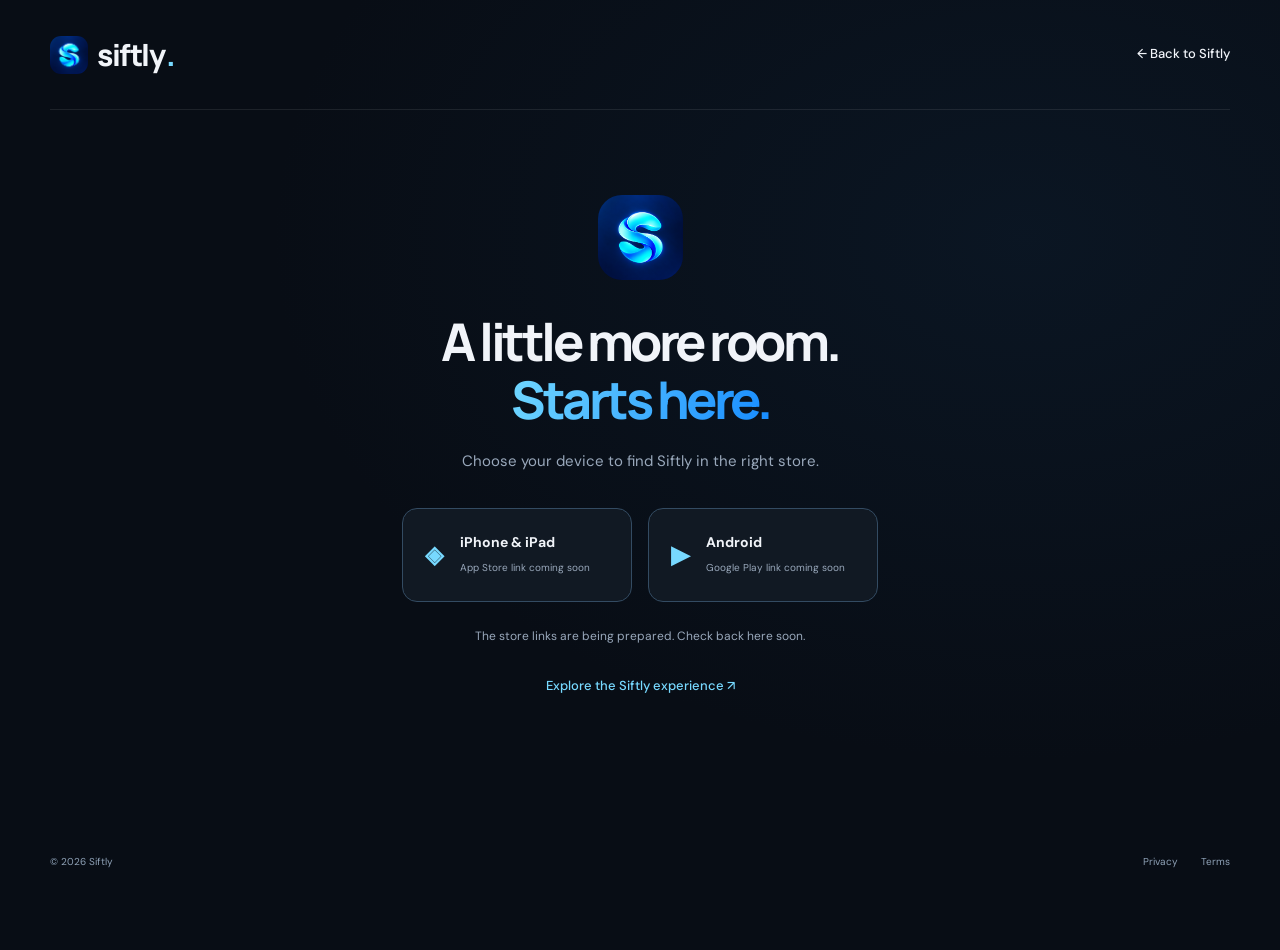
==== download/index.html @ bf452a88 "Create Siftly landing page and configurable universal download link" ====
<!doctype html><html lang="en"><head><meta charset="utf-8"><meta name="viewport" content="width=device-width, initial-scale=1"><meta name="theme-color" content="#080d15"><title>Get Siftly — Your download starts here</title><meta name="description" content="One link for Siftly on iPhone, iPad and Android. Find the right store for your device."><meta name="robots" content="noindex"><link rel="icon" href="../assets/icon.png"><link rel="stylesheet" href="../style.css"><script src="../store-config.js" defer></script><script src="download.js" defer></script></head><body class="download-page"><div class="ambient" aria-hidden="true"></div><header class="nav wrap"><a class="brand" href="../"><img src="../assets/icon.png" alt="" width="38" height="38">siftly<span class="brand-dot">.</span></a><a class="text-link" href="../">← Back to Siftly</a></header><main class="download-main wrap"><img src="../assets/icon.png" alt="Siftly app icon"><h1>A little more room.<br><span>Starts here.</span></h1><p id="device-message">Choose your device to find Siftly in the right store.</p><div class="store-options"><a class="store-option" id="ios-link" href="#availability"><b aria-hidden="true">◈</b><div><strong>iPhone & iPad</strong><small id="ios-label">App Store link coming soon</small></div></a><a class="store-option" id="android-link" href="#availability"><b aria-hidden="true">▶</b><div><strong>Android</strong><small id="android-label">Google Play link coming soon</small></div></a></div><p class="download-status" id="availability" role="status">The store links are being prepared. Check back here soon.</p><noscript><p>Enable JavaScript for automatic device detection. Store availability will be shown here when links are added.</p></noscript><a class="text-link" href="../#experience">Explore the Siftly experience ↗</a></main><footer class="wrap"><span>© 2026 Siftly</span><div><a href="https://yousfyousry.github.io/siftly-legal/privacy.html">Privacy</a><a href="https://yousfyousry.github.io/siftly-legal/terms.html">Terms</a></div></footer></body></html>
---- style.css ----
@import url('https://fonts.googleapis.com/css2?family=DM+Sans:wght@400;450;500;600;650;700&family=Manrope:wght@400;500;600;650;700;750;800&display=swap');
:root{color-scheme:dark;--bg:#080d15;--surface:#111923;--text:#f1f4f9;--muted:#99a8bb;--blue:#168bff;--cyan:#77d9ff;--line:#ffffff16}*{box-sizing:border-box}html{scroll-behavior:smooth;scroll-padding-top:35px}body{margin:0;background:var(--bg);color:var(--text);font-family:'DM Sans',sans-serif;line-height:1.6}a{color:inherit;text-decoration:none}button{font:inherit}a,button,summary{-webkit-tap-highlight-color:transparent}a:focus-visible,button:focus-visible,summary:focus-visible{outline:3px solid var(--cyan);outline-offset:6px}.wrap{max-width:1240px;width:calc(100% - 100px);margin:auto}.ambient{position:absolute;inset:0 0 auto;height:950px;z-index:-1;overflow:hidden;background:radial-gradient(ellipse at 80% 25%,#112b454a,transparent 52%)}.nav{height:110px;display:flex;align-items:center;justify-content:space-between;border-bottom:1px solid var(--line)}.brand{display:flex;align-items:center;gap:9px;font:800 30px 'Manrope',sans-serif;letter-spacing:-1.5px}.brand img{border-radius:11px}.brand-dot{color:var(--cyan);margin-left:-7px}.nav nav{display:flex;gap:34px;font-size:13px;color:#bac5d2}.nav nav a:hover,.text-link:hover,footer a:hover{color:var(--cyan)}.button{display:inline-flex;justify-content:center;align-items:center;gap:34px;background:var(--blue);color:#fff;padding:17px 23px;border-radius:10px;font-size:14px;font-weight:700;box-shadow:0 7px 40px #168bff18;transition:background .2s,transform .2s}.button:hover{background:#36a2ff;transform:translateY(-2px)}.button span{font-size:22px;line-height:1}.button.small{padding:11px 17px;gap:25px;font-size:12px}.hero{display:grid;grid-template-columns:1.08fr 1fr;min-height:735px;align-items:center;gap:25px;padding-top:38px;padding-bottom:65px}.eyebrow{font-size:10px;letter-spacing:2px;font-weight:700;color:#a8b9cc;display:inline-flex;align-items:center;gap:10px}.status-dot{display:inline-block;width:6px;height:6px;border-radius:50%;background:var(--cyan);box-shadow:0 0 14px #77d9ff6b;flex-shrink:0}h1,h2,h3,p{margin:0}h1,h2,h3{font-family:'Manrope',sans-serif}h1{font-size:clamp(42px,4.8vw,66px);line-height:1.12;letter-spacing:-3.5px;font-weight:750;margin:26px 0}h1>span{background:linear-gradient(110deg,#71d8ff,#168bff);background-clip:text;-webkit-background-clip:text;color:transparent}.lead{font-size:16px;color:var(--muted);max-width:425px;line-height:1.85}.hero-actions{display:flex;align-items:center;gap:27px;margin:34px 0 23px}.text-link{font-size:13px;font-weight:500}.hero-actions .text-link span{margin-left:8px}.hero-note{display:flex;align-items:center;gap:8px;color:#94a6ba;font-size:10px}.hero-note>span{color:var(--cyan);font-size:16px}.hero-note i{height:3px;width:3px;background:#536278;border-radius:50%;margin:0 4px}.hero-art{position:relative;height:600px;isolation:isolate}.orbit{position:absolute;border:1px solid #168bff22;width:550px;height:550px;left:50%;top:48%;transform:translate(-50%,-50%);border-radius:50%;z-index:-2}.orbit-two{width:420px;height:420px;background:radial-gradient(circle,#168bff15,transparent 70%)}.phone{position:absolute;top:35px;left:50%;transform:translateX(-50%) rotate(-7deg);width:253px;height:517px;border:5px solid #25333e;border-radius:40px;background:#0c1521;box-shadow:0 40px 80px #0009,0 0 0 1px #69819a55;padding:16px 13px}.phone-top{display:flex;justify-content:space-between;font-size:9px;padding:0 9px 12px}.phone-top::after{content:'';position:absolute;top:9px;left:91px;height:18px;width:64px;border-radius:16px;background:#06080d}.phone-heading{display:flex;justify-content:space-between;align-items:center;font:800 22px 'Manrope';padding:4px 1px}.phone-heading .brand-dot{margin:0}.phone-menu{font:700 15px sans-serif;color:#a0aec0;letter-spacing:2px}.phone-progress{display:flex;justify-content:space-between;color:#7d90a7;font-size:7px;letter-spacing:1px;padding:12px 0 8px}.main-photo{height:310px;position:relative;overflow:hidden;border-radius:15px}.main-photo>img{height:100%;width:100%;object-fit:cover}.main-photo:after{content:'';position:absolute;inset:0;background:linear-gradient(transparent 45%,#0009)}.photo-label{position:absolute;z-index:1;top:16px;left:12px;font-size:9px;padding:4px 10px;border-radius:20px;background:#ffffff25;backdrop-filter:blur(10px)}.photo-bottom{position:absolute;z-index:1;bottom:16px;left:14px;right:14px;display:flex;align-items:center;justify-content:space-between;font:600 16px 'Manrope';line-height:1.4}.photo-bottom>span:last-child{font-size:32px}.phone-controls{display:flex;justify-content:center;gap:21px;padding:16px 0 6px}.phone-controls>span{width:36px;height:36px;border-radius:50%;display:grid;place-items:center;font-size:23px;background:#283444}.phone-controls .trash{color:#ff929e}.phone-controls .like{background:#1d4d6a;color:#8cdeff}.phone-controls .undo{font-size:18px;color:#a0b6c7}.phone-caption{font-size:7px;color:#8498ad;text-align:center;letter-spacing:.5px}.home-indicator{width:75px;height:3px;border-radius:10px;background:#8795a6;margin:16px auto 0}.photo-card{position:absolute;border:5px solid #1e2a36;background:#1e2a36;border-radius:15px;overflow:hidden;box-shadow:0 15px 45px #0006}.photo-card img{width:100%;height:100%;object-fit:cover}.photo-card span{position:absolute;bottom:10px;left:10px;font-size:9px;text-shadow:0 2px 6px #000}.back-card{width:185px;height:235px;right:-4px;top:45px;transform:rotate(14deg);z-index:-1}.side-card{width:165px;height:210px;left:-1px;top:300px;transform:rotate(-17deg);z-index:-1}.floating-note{position:absolute;right:-10px;bottom:95px;display:flex;align-items:center;gap:10px;border:1px solid #8bdcff27;background:#132434db;backdrop-filter:blur(20px);padding:13px 18px;border-radius:12px;box-shadow:0 10px 30px #0003;font-size:12px;transform:rotate(4deg)}.floating-note small{display:block;color:#839cb3;font-size:9px;margin-top:2px}.note-icon{width:28px;height:28px;display:grid;place-items:center;background:#77d9ff16;color:var(--cyan);border-radius:50%}.art-caption{position:absolute;bottom:10px;left:50%;transform:translateX(-50%);font-size:7px;letter-spacing:2px;color:#687c91;white-space:nowrap}.principles{display:flex;justify-content:space-between;border-block:1px solid var(--line);padding:26px 0;font-size:13px;color:#c7d2df}.principles b{font:400 10px monospace;color:#7791aa;margin-right:13px}.sparkle{color:var(--cyan);font-size:20px;margin-left:25px}.experience{display:grid;grid-template-columns:1fr 1fr;gap:120px;align-items:center;padding-block:125px}h2{font-size:clamp(34px,3.5vw,47px);line-height:1.18;letter-spacing:-2px;font-weight:650;margin:18px 0 22px}.section-copy>p,.section-top>p,.privacy p{color:var(--muted);font-size:14px;line-height:1.9;max-width:405px}.steps{margin-top:34px;display:grid;gap:22px}.steps>div{display:flex;gap:18px;align-items:center}.steps>div>span{width:40px;height:40px;display:grid;place-items:center;color:var(--cyan);background:#152132;border:1px solid #2b3e53;border-radius:12px;font-size:23px}.steps h3{font-size:13px;font-weight:650;margin-bottom:3px}.steps p{color:var(--muted);font-size:11px}.demo-panel{border:1px solid #29394a;border-radius:24px;padding:24px;background:linear-gradient(145deg,#15212d,#0c1420);max-width:420px;box-shadow:0 35px 90px #0003}.demo-heading{display:flex;justify-content:space-between;align-items:center;color:#8ca2b7;font-size:9px;letter-spacing:1px;margin-bottom:20px}.demo-heading>span:first-child{display:flex;align-items:center;gap:7px}.demo-photo{height:320px;border-radius:14px;position:relative;overflow:hidden;touch-action:pan-y;transition:transform .18s,opacity .18s}.demo-photo img{width:100%;height:100%;object-fit:cover}.demo-photo:after{content:'';position:absolute;inset:60% 0 0;background:linear-gradient(transparent,#0008)}.demo-photo-caption{position:absolute;bottom:18px;left:20px;z-index:1;font:600 20px 'Manrope';letter-spacing:-.5px}.demo-actions{display:flex;justify-content:center;gap:32px;padding-top:21px}.demo-actions button{border:1px solid #344357;background:#1d2a3d;color:#e4eaf2;border-radius:50%;width:49px;height:49px;font-size:26px;position:relative;cursor:pointer;transition:transform .2s,background .2s}.demo-actions button:hover{transform:scale(1.1);background:#2a3d57}.demo-actions button:disabled{opacity:.35;cursor:default}.demo-actions small{position:absolute;top:53px;left:0;right:0;font-size:9px;color:#91a5ba;white-space:nowrap}.demo-actions button:first-child{color:#ff97a8}.demo-actions button:last-child{color:var(--cyan)}.demo-status{margin-top:38px;font-size:9px;text-align:center;color:#91a5ba;min-height:30px}#demo-stamp{position:absolute;top:25px;left:25px;font-size:24px;font-weight:700;z-index:2;color:var(--cyan);border:2px solid currentColor;padding:3px 12px;border-radius:7px;transform:rotate(-12deg);display:none}.section-top{display:flex;align-items:flex-end;justify-content:space-between;margin-bottom:38px}.section-top>p{max-width:315px;margin-bottom:25px}.section-top h2 span{color:#8094aa}.tool-grid{display:grid;grid-template-columns:repeat(3,1fr);gap:18px}.tool-card{border:1px solid var(--line);border-radius:17px;background:linear-gradient(150deg,#14202d,#101720);padding:26px;overflow:hidden}.tool-number{font:500 9px 'DM Sans';letter-spacing:1.5px;color:#8a9fb5}.tool-card h3{font-size:18px;line-height:1.5;letter-spacing:-.4px;margin:20px 0 12px}.tool-card p{font-size:12px;line-height:1.9;color:var(--muted)}.duplicate-art{position:relative;height:175px;margin-top:20px}.duplicate-art img{position:absolute;width:125px;height:138px;object-fit:cover;border-radius:10px;border:4px solid #2a3c4c;top:16px;left:calc(50% - 100px);transform:rotate(-12deg)}.duplicate-art img+img{left:calc(50% - 24px);transform:rotate(10deg);top:6px}.duplicate-art>span{position:absolute;bottom:2px;left:50%;transform:translateX(-50%);font-size:9px;white-space:nowrap;background:#243a4d;border:1px solid #537694;padding:5px 10px;border-radius:20px}.compress-art{height:175px;margin-top:20px;display:flex;gap:18px;align-items:center;justify-content:center}.file-big,.file-small{border:1px solid #2f6183;border-radius:10px;background:linear-gradient(150deg,#1e3e59,#15293d);display:flex;flex-direction:column;align-items:center;justify-content:center;font:700 23px 'Manrope';color:#80d6ff;width:94px;height:126px}.file-small{width:66px;height:92px;font-size:17px;background:#123644}.compress-art>span{color:#6293b4}.compress-art div>span{font:400 8px 'DM Sans';margin-top:10px;color:#a2b9cc}.folder-art{display:flex;flex-direction:column;gap:7px;margin:28px 0 0;height:167px;justify-content:center}.folder-art>div{padding:10px 14px;border-radius:10px;border:1px solid #32475b;background:#1a2c3e;color:#7cd9ff;display:flex;align-items:center;gap:12px;font-size:19px;transform:rotate(-3deg)}.folder-art>div:nth-child(2){margin-left:18px;transform:rotate(2deg)}.folder-art>div:nth-child(3){margin-left:7px}.folder-art span{font-size:10px;color:#b5c8da}.privacy{display:grid;grid-template-columns:260px 1fr;align-items:center;gap:80px;margin-top:115px;padding:60px 65px;border-block:1px solid var(--line)}.privacy-icon{border:1px solid #3a6484;background:radial-gradient(circle,#1b4164,#101c2b);border-radius:50%;width:175px;height:175px;display:grid;place-items:center;color:#80d6ff;font-size:95px;box-shadow:0 0 60px #168bff12;transform:rotate(-20deg)}.privacy h2{font-size:34px}.privacy p{max-width:620px;font-size:12px}.privacy .text-link{display:inline-block;margin-top:20px;color:var(--cyan);font-size:11px}.faq{display:grid;grid-template-columns:1fr 1.4fr;gap:75px;padding-block:115px}.faq h2{font-size:36px}.faq details{border-bottom:1px solid var(--line);padding:21px 0}.faq summary{display:flex;align-items:center;justify-content:space-between;gap:20px;cursor:pointer;font-size:13px;list-style:none}.faq summary::-webkit-details-marker{display:none}.faq summary>span{font-size:20px;color:#9cb1c6}.faq details[open] summary>span{transform:rotate(45deg)}.faq details p{font-size:12px;color:var(--muted);line-height:1.85;padding-top:17px;padding-right:20px}.final-cta{position:relative;overflow:hidden;padding:70px;text-align:center;border:1px solid #233c57;border-radius:24px;background:radial-gradient(ellipse at 50% 90%,#143e6566,transparent 70%),#101923}.final-cta h2{font-size:50px;position:relative;z-index:1;margin-bottom:30px}.final-cta p{font-size:11px;color:var(--muted);margin-top:18px}.cta-spark{position:absolute;right:40px;bottom:-90px;font-size:340px;color:#3fa7ff0b;line-height:1}footer{display:flex;align-items:center;gap:25px;flex-wrap:wrap;padding:50px 0 30px;font-size:10px;color:#8fa2b7}footer .brand{font-size:24px;color:var(--text)}footer>div{margin-left:auto;display:flex;gap:23px}footer small{width:100%;font-size:9px;text-align:center;border-top:1px solid var(--line);padding-top:24px;margin-top:15px;color:#708397}.skip{position:absolute;top:-100px;left:20px;padding:10px;z-index:10;background:var(--blue)}.skip:focus{top:10px}.download-page{min-height:100vh;display:flex;flex-direction:column}.download-main{flex:1;text-align:center;padding:85px 0}.download-main>img{width:85px;border-radius:24px}.download-main h1{font-size:52px;margin:25px auto 20px}.download-main>p{color:var(--muted);max-width:440px;margin:auto;font-size:15px}.store-options{display:flex;justify-content:center;gap:16px;margin:35px 0 25px}.store-option{width:230px;border:1px solid #334b62;border-radius:15px;padding:22px;text-align:left;background:var(--surface);display:flex;gap:17px;align-items:center}.store-option b{font-size:24px;color:var(--cyan)}.store-option strong{font-size:14px;display:block}.store-option small{font-size:10px;color:var(--muted)}.store-option.detected{border-color:var(--blue);box-shadow:0 0 35px #168bff20}.download-status{font-size:12px!important;padding:0 15px}.download-main .text-link{display:inline-block;margin-top:30px;color:var(--cyan)}.reveal{opacity:0;transform:translateY(18px);transition:opacity .7s,transform .7s}.reveal.visible{opacity:1;transform:none}
@media(min-width:1500px){.hero{min-height:780px}}@media(max-width:1100px){.wrap{width:calc(100% - 64px)}h1{font-size:50px}.hero{gap:0}.hero-art{transform:scale(.88);transform-origin:center}.hero-actions{gap:17px}.hero-actions .button{gap:18px}.experience{gap:65px}.privacy{grid-template-columns:180px 1fr;gap:40px;padding-inline:25px}.tool-card{padding:20px}.tool-card h3{font-size:16px}}@media(max-width:800px){.nav{height:88px}.nav nav{gap:20px}.nav nav a{font-size:11px}.nav nav a:last-child{display:none}.hero{grid-template-columns:1fr;text-align:center;padding-top:65px;min-height:0;gap:20px}.hero-copy{max-width:580px;margin:auto}.hero h1{font-size:58px}.lead{margin:auto;max-width:460px}.hero-actions,.hero-note{justify-content:center}.hero-art{width:500px;max-width:100%;margin:auto;height:570px;transform:scale(.94)}.principles{font-size:10px}.principles b{margin-right:7px}.sparkle{display:none}.experience{gap:45px;padding-block:80px}.steps p{font-size:10px}.demo-panel{padding:17px}.demo-photo{height:270px}.tool-grid{grid-template-columns:1fr}.tool-card{display:grid;grid-template-columns:240px 1fr;padding:30px;gap:0 25px}.tool-number{grid-column:1/-1}.duplicate-art,.compress-art,.folder-art{grid-column:1;grid-row:2/4}.tool-card h3{align-self:end;font-size:21px}.tool-card p{grid-column:2;grid-row:3}.section-top>p{max-width:250px}.privacy{margin-top:70px;grid-template-columns:115px 1fr;gap:35px}.privacy-icon{width:110px;height:110px;font-size:65px}.privacy h2{font-size:27px}.faq{gap:35px;padding-block:80px}.final-cta{padding:55px 20px}footer>span{display:none}}@media(max-width:560px){.wrap{width:calc(100% - 40px)}.nav nav{display:none}.brand{font-size:27px}.hero{padding-top:52px;padding-bottom:20px}.eyebrow{font-size:8px;letter-spacing:1.6px}.hero h1{font-size:44px;letter-spacing:-2.5px;margin-top:22px}.lead{font-size:14px;line-height:1.8}.hero-actions{flex-direction:column;gap:18px;margin-top:28px}.hero-actions .button{padding:16px 24px;gap:40px}.hero-note{font-size:9px;margin-top:26px;gap:6px}.hero-art{height:505px;transform:scale(.85);width:400px;margin-top:-15px;margin-bottom:-38px}.back-card{right:-10px;width:145px;height:200px}.side-card{left:-9px;width:130px;height:180px}.floating-note{right:-14px;font-size:10px;bottom:35px;padding:12px}.orbit{width:420px;height:420px}.orbit-two{width:330px;height:330px}.phone{top:10px}.art-caption{bottom:-38px}.principles{display:grid;grid-template-columns:1fr;gap:14px;margin-top:40px;padding:23px 0;font-size:12px}.principles b{margin-right:15px}.experience{grid-template-columns:1fr;padding-block:70px;gap:36px}.section-copy>p{font-size:13px}h2{font-size:37px}.steps p{font-size:11px}.demo-panel{width:100%;margin:auto;padding:22px}.demo-photo{height:300px}.section-top{display:block}.section-top>p{max-width:100%;font-size:13px;margin-top:20px}.tool-card{display:block;padding:25px}.tool-card h3{font-size:20px}.duplicate-art,.compress-art,.folder-art{height:175px;max-width:280px;margin-inline:auto}.privacy{grid-template-columns:1fr;padding:40px 0;gap:25px}.privacy-icon{width:75px;height:75px;font-size:48px}.privacy h2{font-size:27px;letter-spacing:-1.2px}.faq{grid-template-columns:1fr;gap:12px;padding-block:65px}.faq h2{margin-bottom:5px}.faq summary{font-size:12px}.final-cta h2{font-size:35px;letter-spacing:-1.8px}.final-cta{padding:43px 18px}.final-cta .eyebrow{font-size:7px}footer{justify-content:space-between;padding-top:35px}footer>div{gap:14px}.download-main{padding:65px 0}.download-main h1{font-size:38px;letter-spacing:-2px}.store-options{flex-direction:column;align-items:center}.store-option{width:100%;max-width:320px}.download-main>p{font-size:13px}.download-page .nav .text-link{font-size:11px}}
@media(prefers-reduced-motion:reduce){html{scroll-behavior:auto}*,*:before,*:after{transition:none!important;animation:none!important}.reveal{opacity:1;transform:none}}
/* Keep the decorative orbit and tilted photo edges inside narrow screens. */
body{overflow-x:hidden}
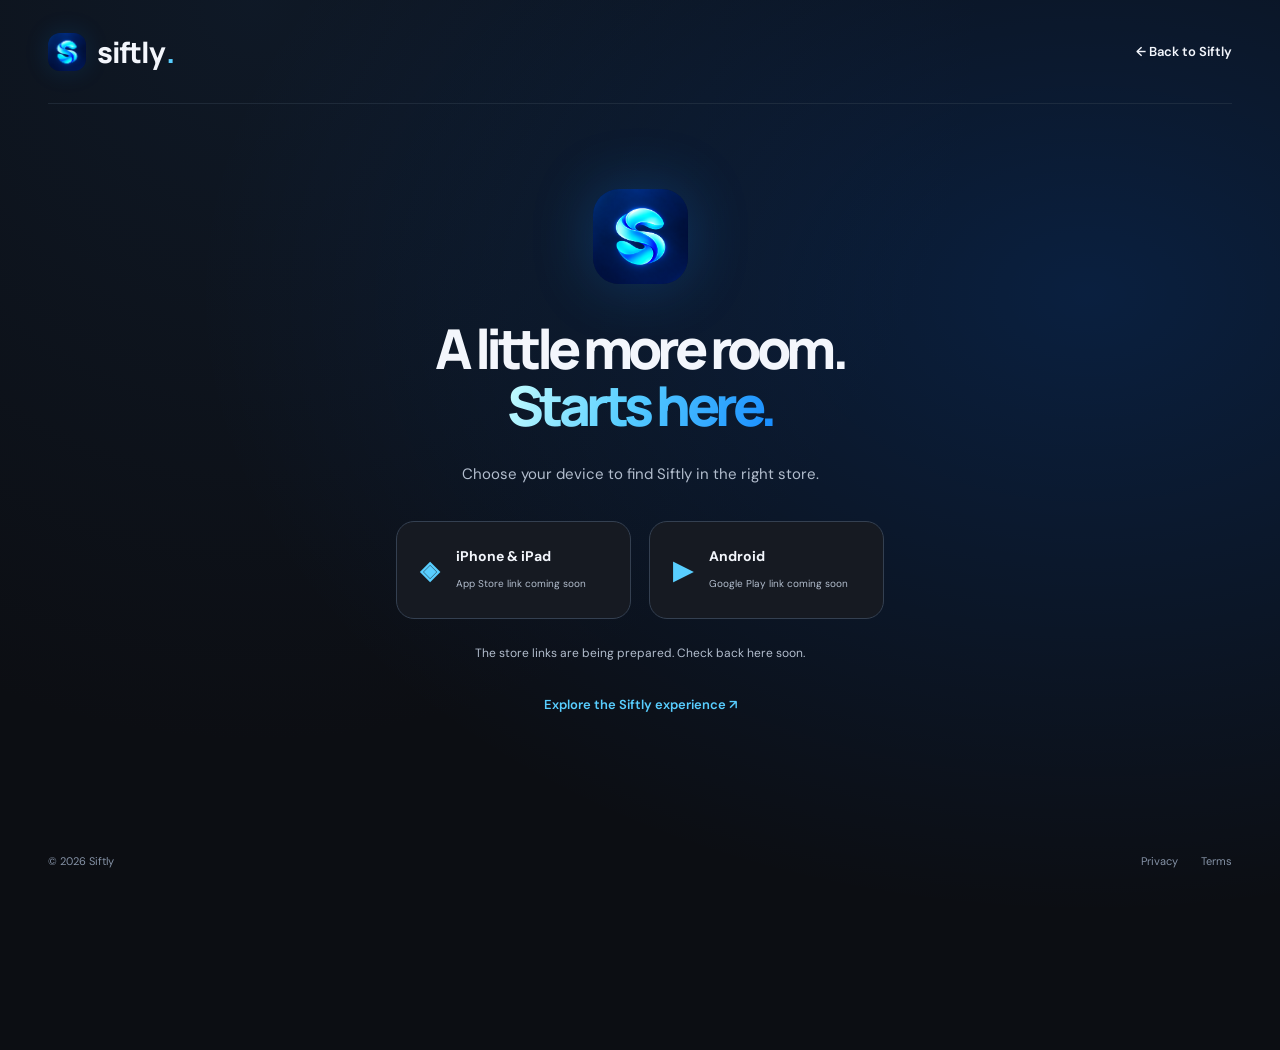
==== commit a38eabda: "Redesign Siftly landing page around app branding and visuals" ====
--- a/download/index.html
+++ b/download/index.html
@@ -1 +1 @@
-<!doctype html><html lang="en"><head><meta charset="utf-8"><meta name="viewport" content="width=device-width, initial-scale=1"><meta name="theme-color" content="#080d15"><title>Get Siftly — Your download starts here</title><meta name="description" content="One link for Siftly on iPhone, iPad and Android. Find the right store for your device."><meta name="robots" content="noindex"><link rel="icon" href="../assets/icon.png"><link rel="stylesheet" href="../style.css"><script src="../store-config.js" defer></script><script src="download.js" defer></script></head><body class="download-page"><div class="ambient" aria-hidden="true"></div><header class="nav wrap"><a class="brand" href="../"><img src="../assets/icon.png" alt="" width="38" height="38">siftly<span class="brand-dot">.</span></a><a class="text-link" href="../">← Back to Siftly</a></header><main class="download-main wrap"><img src="../assets/icon.png" alt="Siftly app icon"><h1>A little more room.<br><span>Starts here.</span></h1><p id="device-message">Choose your device to find Siftly in the right store.</p><div class="store-options"><a class="store-option" id="ios-link" href="#availability"><b aria-hidden="true">◈</b><div><strong>iPhone & iPad</strong><small id="ios-label">App Store link coming soon</small></div></a><a class="store-option" id="android-link" href="#availability"><b aria-hidden="true">▶</b><div><strong>Android</strong><small id="android-label">Google Play link coming soon</small></div></a></div><p class="download-status" id="availability" role="status">The store links are being prepared. Check back here soon.</p><noscript><p>Enable JavaScript for automatic device detection. Store availability will be shown here when links are added.</p></noscript><a class="text-link" href="../#experience">Explore the Siftly experience ↗</a></main><footer class="wrap"><span>© 2026 Siftly</span><div><a href="https://yousfyousry.github.io/siftly-legal/privacy.html">Privacy</a><a href="https://yousfyousry.github.io/siftly-legal/terms.html">Terms</a></div></footer></body></html>
+<!doctype html><html lang="en"><head><meta charset="utf-8"><meta name="viewport" content="width=device-width, initial-scale=1"><meta name="theme-color" content="#0C0E13"><title>Get Siftly — Your download starts here</title><meta name="description" content="One link for Siftly on iPhone, iPad and Android. Find the right store for your device."><meta name="robots" content="noindex"><link rel="icon" href="../assets/icon.png"><link rel="stylesheet" href="../style.css"><script src="../store-config.js" defer></script><script src="download.js" defer></script></head><body class="download-page"><div class="ambient" aria-hidden="true"></div><header class="nav wrap"><a class="brand" href="../"><img src="../assets/icon.png" alt="" width="38" height="38">siftly<span class="brand-dot">.</span></a><a class="text-link" href="../">← Back to Siftly</a></header><main class="download-main wrap"><img src="../assets/icon.png" alt="Siftly app icon"><h1>A little more room.<br><span>Starts here.</span></h1><p id="device-message">Choose your device to find Siftly in the right store.</p><div class="store-options"><a class="store-option" id="ios-link" href="#availability"><b aria-hidden="true">◈</b><div><strong>iPhone & iPad</strong><small id="ios-label">App Store link coming soon</small></div></a><a class="store-option" id="android-link" href="#availability"><b aria-hidden="true">▶</b><div><strong>Android</strong><small id="android-label">Google Play link coming soon</small></div></a></div><p class="download-status" id="availability" role="status">The store links are being prepared. Check back here soon.</p><noscript><p>Enable JavaScript for automatic device detection. Store availability will be shown here when links are added.</p></noscript><a class="text-link" href="../#experience">Explore the Siftly experience ↗</a></main><footer class="wrap"><span>© 2026 Siftly</span><div><a href="https://yousfyousry.github.io/siftly-legal/privacy.html">Privacy</a><a href="https://yousfyousry.github.io/siftly-legal/terms.html">Terms</a></div></footer></body></html>
--- a/style.css
+++ b/style.css
@@ -1,6 +1,12 @@
-@import url('https://fonts.googleapis.com/css2?family=DM+Sans:wght@400;450;500;600;650;700&family=Manrope:wght@400;500;600;650;700;750;800&display=swap');
-:root{color-scheme:dark;--bg:#080d15;--surface:#111923;--text:#f1f4f9;--muted:#99a8bb;--blue:#168bff;--cyan:#77d9ff;--line:#ffffff16}*{box-sizing:border-box}html{scroll-behavior:smooth;scroll-padding-top:35px}body{margin:0;background:var(--bg);color:var(--text);font-family:'DM Sans',sans-serif;line-height:1.6}a{color:inherit;text-decoration:none}button{font:inherit}a,button,summary{-webkit-tap-highlight-color:transparent}a:focus-visible,button:focus-visible,summary:focus-visible{outline:3px solid var(--cyan);outline-offset:6px}.wrap{max-width:1240px;width:calc(100% - 100px);margin:auto}.ambient{position:absolute;inset:0 0 auto;height:950px;z-index:-1;overflow:hidden;background:radial-gradient(ellipse at 80% 25%,#112b454a,transparent 52%)}.nav{height:110px;display:flex;align-items:center;justify-content:space-between;border-bottom:1px solid var(--line)}.brand{display:flex;align-items:center;gap:9px;font:800 30px 'Manrope',sans-serif;letter-spacing:-1.5px}.brand img{border-radius:11px}.brand-dot{color:var(--cyan);margin-left:-7px}.nav nav{display:flex;gap:34px;font-size:13px;color:#bac5d2}.nav nav a:hover,.text-link:hover,footer a:hover{color:var(--cyan)}.button{display:inline-flex;justify-content:center;align-items:center;gap:34px;background:var(--blue);color:#fff;padding:17px 23px;border-radius:10px;font-size:14px;font-weight:700;box-shadow:0 7px 40px #168bff18;transition:background .2s,transform .2s}.button:hover{background:#36a2ff;transform:translateY(-2px)}.button span{font-size:22px;line-height:1}.button.small{padding:11px 17px;gap:25px;font-size:12px}.hero{display:grid;grid-template-columns:1.08fr 1fr;min-height:735px;align-items:center;gap:25px;padding-top:38px;padding-bottom:65px}.eyebrow{font-size:10px;letter-spacing:2px;font-weight:700;color:#a8b9cc;display:inline-flex;align-items:center;gap:10px}.status-dot{display:inline-block;width:6px;height:6px;border-radius:50%;background:var(--cyan);box-shadow:0 0 14px #77d9ff6b;flex-shrink:0}h1,h2,h3,p{margin:0}h1,h2,h3{font-family:'Manrope',sans-serif}h1{font-size:clamp(42px,4.8vw,66px);line-height:1.12;letter-spacing:-3.5px;font-weight:750;margin:26px 0}h1>span{background:linear-gradient(110deg,#71d8ff,#168bff);background-clip:text;-webkit-background-clip:text;color:transparent}.lead{font-size:16px;color:var(--muted);max-width:425px;line-height:1.85}.hero-actions{display:flex;align-items:center;gap:27px;margin:34px 0 23px}.text-link{font-size:13px;font-weight:500}.hero-actions .text-link span{margin-left:8px}.hero-note{display:flex;align-items:center;gap:8px;color:#94a6ba;font-size:10px}.hero-note>span{color:var(--cyan);font-size:16px}.hero-note i{height:3px;width:3px;background:#536278;border-radius:50%;margin:0 4px}.hero-art{position:relative;height:600px;isolation:isolate}.orbit{position:absolute;border:1px solid #168bff22;width:550px;height:550px;left:50%;top:48%;transform:translate(-50%,-50%);border-radius:50%;z-index:-2}.orbit-two{width:420px;height:420px;background:radial-gradient(circle,#168bff15,transparent 70%)}.phone{position:absolute;top:35px;left:50%;transform:translateX(-50%) rotate(-7deg);width:253px;height:517px;border:5px solid #25333e;border-radius:40px;background:#0c1521;box-shadow:0 40px 80px #0009,0 0 0 1px #69819a55;padding:16px 13px}.phone-top{display:flex;justify-content:space-between;font-size:9px;padding:0 9px 12px}.phone-top::after{content:'';position:absolute;top:9px;left:91px;height:18px;width:64px;border-radius:16px;background:#06080d}.phone-heading{display:flex;justify-content:space-between;align-items:center;font:800 22px 'Manrope';padding:4px 1px}.phone-heading .brand-dot{margin:0}.phone-menu{font:700 15px sans-serif;color:#a0aec0;letter-spacing:2px}.phone-progress{display:flex;justify-content:space-between;color:#7d90a7;font-size:7px;letter-spacing:1px;padding:12px 0 8px}.main-photo{height:310px;position:relative;overflow:hidden;border-radius:15px}.main-photo>img{height:100%;width:100%;object-fit:cover}.main-photo:after{content:'';position:absolute;inset:0;background:linear-gradient(transparent 45%,#0009)}.photo-label{position:absolute;z-index:1;top:16px;left:12px;font-size:9px;padding:4px 10px;border-radius:20px;background:#ffffff25;backdrop-filter:blur(10px)}.photo-bottom{position:absolute;z-index:1;bottom:16px;left:14px;right:14px;display:flex;align-items:center;justify-content:space-between;font:600 16px 'Manrope';line-height:1.4}.photo-bottom>span:last-child{font-size:32px}.phone-controls{display:flex;justify-content:center;gap:21px;padding:16px 0 6px}.phone-controls>span{width:36px;height:36px;border-radius:50%;display:grid;place-items:center;font-size:23px;background:#283444}.phone-controls .trash{color:#ff929e}.phone-controls .like{background:#1d4d6a;color:#8cdeff}.phone-controls .undo{font-size:18px;color:#a0b6c7}.phone-caption{font-size:7px;color:#8498ad;text-align:center;letter-spacing:.5px}.home-indicator{width:75px;height:3px;border-radius:10px;background:#8795a6;margin:16px auto 0}.photo-card{position:absolute;border:5px solid #1e2a36;background:#1e2a36;border-radius:15px;overflow:hidden;box-shadow:0 15px 45px #0006}.photo-card img{width:100%;height:100%;object-fit:cover}.photo-card span{position:absolute;bottom:10px;left:10px;font-size:9px;text-shadow:0 2px 6px #000}.back-card{width:185px;height:235px;right:-4px;top:45px;transform:rotate(14deg);z-index:-1}.side-card{width:165px;height:210px;left:-1px;top:300px;transform:rotate(-17deg);z-index:-1}.floating-note{position:absolute;right:-10px;bottom:95px;display:flex;align-items:center;gap:10px;border:1px solid #8bdcff27;background:#132434db;backdrop-filter:blur(20px);padding:13px 18px;border-radius:12px;box-shadow:0 10px 30px #0003;font-size:12px;transform:rotate(4deg)}.floating-note small{display:block;color:#839cb3;font-size:9px;margin-top:2px}.note-icon{width:28px;height:28px;display:grid;place-items:center;background:#77d9ff16;color:var(--cyan);border-radius:50%}.art-caption{position:absolute;bottom:10px;left:50%;transform:translateX(-50%);font-size:7px;letter-spacing:2px;color:#687c91;white-space:nowrap}.principles{display:flex;justify-content:space-between;border-block:1px solid var(--line);padding:26px 0;font-size:13px;color:#c7d2df}.principles b{font:400 10px monospace;color:#7791aa;margin-right:13px}.sparkle{color:var(--cyan);font-size:20px;margin-left:25px}.experience{display:grid;grid-template-columns:1fr 1fr;gap:120px;align-items:center;padding-block:125px}h2{font-size:clamp(34px,3.5vw,47px);line-height:1.18;letter-spacing:-2px;font-weight:650;margin:18px 0 22px}.section-copy>p,.section-top>p,.privacy p{color:var(--muted);font-size:14px;line-height:1.9;max-width:405px}.steps{margin-top:34px;display:grid;gap:22px}.steps>div{display:flex;gap:18px;align-items:center}.steps>div>span{width:40px;height:40px;display:grid;place-items:center;color:var(--cyan);background:#152132;border:1px solid #2b3e53;border-radius:12px;font-size:23px}.steps h3{font-size:13px;font-weight:650;margin-bottom:3px}.steps p{color:var(--muted);font-size:11px}.demo-panel{border:1px solid #29394a;border-radius:24px;padding:24px;background:linear-gradient(145deg,#15212d,#0c1420);max-width:420px;box-shadow:0 35px 90px #0003}.demo-heading{display:flex;justify-content:space-between;align-items:center;color:#8ca2b7;font-size:9px;letter-spacing:1px;margin-bottom:20px}.demo-heading>span:first-child{display:flex;align-items:center;gap:7px}.demo-photo{height:320px;border-radius:14px;position:relative;overflow:hidden;touch-action:pan-y;transition:transform .18s,opacity .18s}.demo-photo img{width:100%;height:100%;object-fit:cover}.demo-photo:after{content:'';position:absolute;inset:60% 0 0;background:linear-gradient(transparent,#0008)}.demo-photo-caption{position:absolute;bottom:18px;left:20px;z-index:1;font:600 20px 'Manrope';letter-spacing:-.5px}.demo-actions{display:flex;justify-content:center;gap:32px;padding-top:21px}.demo-actions button{border:1px solid #344357;background:#1d2a3d;color:#e4eaf2;border-radius:50%;width:49px;height:49px;font-size:26px;position:relative;cursor:pointer;transition:transform .2s,background .2s}.demo-actions button:hover{transform:scale(1.1);background:#2a3d57}.demo-actions button:disabled{opacity:.35;cursor:default}.demo-actions small{position:absolute;top:53px;left:0;right:0;font-size:9px;color:#91a5ba;white-space:nowrap}.demo-actions button:first-child{color:#ff97a8}.demo-actions button:last-child{color:var(--cyan)}.demo-status{margin-top:38px;font-size:9px;text-align:center;color:#91a5ba;min-height:30px}#demo-stamp{position:absolute;top:25px;left:25px;font-size:24px;font-weight:700;z-index:2;color:var(--cyan);border:2px solid currentColor;padding:3px 12px;border-radius:7px;transform:rotate(-12deg);display:none}.section-top{display:flex;align-items:flex-end;justify-content:space-between;margin-bottom:38px}.section-top>p{max-width:315px;margin-bottom:25px}.section-top h2 span{color:#8094aa}.tool-grid{display:grid;grid-template-columns:repeat(3,1fr);gap:18px}.tool-card{border:1px solid var(--line);border-radius:17px;background:linear-gradient(150deg,#14202d,#101720);padding:26px;overflow:hidden}.tool-number{font:500 9px 'DM Sans';letter-spacing:1.5px;color:#8a9fb5}.tool-card h3{font-size:18px;line-height:1.5;letter-spacing:-.4px;margin:20px 0 12px}.tool-card p{font-size:12px;line-height:1.9;color:var(--muted)}.duplicate-art{position:relative;height:175px;margin-top:20px}.duplicate-art img{position:absolute;width:125px;height:138px;object-fit:cover;border-radius:10px;border:4px solid #2a3c4c;top:16px;left:calc(50% - 100px);transform:rotate(-12deg)}.duplicate-art img+img{left:calc(50% - 24px);transform:rotate(10deg);top:6px}.duplicate-art>span{position:absolute;bottom:2px;left:50%;transform:translateX(-50%);font-size:9px;white-space:nowrap;background:#243a4d;border:1px solid #537694;padding:5px 10px;border-radius:20px}.compress-art{height:175px;margin-top:20px;display:flex;gap:18px;align-items:center;justify-content:center}.file-big,.file-small{border:1px solid #2f6183;border-radius:10px;background:linear-gradient(150deg,#1e3e59,#15293d);display:flex;flex-direction:column;align-items:center;justify-content:center;font:700 23px 'Manrope';color:#80d6ff;width:94px;height:126px}.file-small{width:66px;height:92px;font-size:17px;background:#123644}.compress-art>span{color:#6293b4}.compress-art div>span{font:400 8px 'DM Sans';margin-top:10px;color:#a2b9cc}.folder-art{display:flex;flex-direction:column;gap:7px;margin:28px 0 0;height:167px;justify-content:center}.folder-art>div{padding:10px 14px;border-radius:10px;border:1px solid #32475b;background:#1a2c3e;color:#7cd9ff;display:flex;align-items:center;gap:12px;font-size:19px;transform:rotate(-3deg)}.folder-art>div:nth-child(2){margin-left:18px;transform:rotate(2deg)}.folder-art>div:nth-child(3){margin-left:7px}.folder-art span{font-size:10px;color:#b5c8da}.privacy{display:grid;grid-template-columns:260px 1fr;align-items:center;gap:80px;margin-top:115px;padding:60px 65px;border-block:1px solid var(--line)}.privacy-icon{border:1px solid #3a6484;background:radial-gradient(circle,#1b4164,#101c2b);border-radius:50%;width:175px;height:175px;display:grid;place-items:center;color:#80d6ff;font-size:95px;box-shadow:0 0 60px #168bff12;transform:rotate(-20deg)}.privacy h2{font-size:34px}.privacy p{max-width:620px;font-size:12px}.privacy .text-link{display:inline-block;margin-top:20px;color:var(--cyan);font-size:11px}.faq{display:grid;grid-template-columns:1fr 1.4fr;gap:75px;padding-block:115px}.faq h2{font-size:36px}.faq details{border-bottom:1px solid var(--line);padding:21px 0}.faq summary{display:flex;align-items:center;justify-content:space-between;gap:20px;cursor:pointer;font-size:13px;list-style:none}.faq summary::-webkit-details-marker{display:none}.faq summary>span{font-size:20px;color:#9cb1c6}.faq details[open] summary>span{transform:rotate(45deg)}.faq details p{font-size:12px;color:var(--muted);line-height:1.85;padding-top:17px;padding-right:20px}.final-cta{position:relative;overflow:hidden;padding:70px;text-align:center;border:1px solid #233c57;border-radius:24px;background:radial-gradient(ellipse at 50% 90%,#143e6566,transparent 70%),#101923}.final-cta h2{font-size:50px;position:relative;z-index:1;margin-bottom:30px}.final-cta p{font-size:11px;color:var(--muted);margin-top:18px}.cta-spark{position:absolute;right:40px;bottom:-90px;font-size:340px;color:#3fa7ff0b;line-height:1}footer{display:flex;align-items:center;gap:25px;flex-wrap:wrap;padding:50px 0 30px;font-size:10px;color:#8fa2b7}footer .brand{font-size:24px;color:var(--text)}footer>div{margin-left:auto;display:flex;gap:23px}footer small{width:100%;font-size:9px;text-align:center;border-top:1px solid var(--line);padding-top:24px;margin-top:15px;color:#708397}.skip{position:absolute;top:-100px;left:20px;padding:10px;z-index:10;background:var(--blue)}.skip:focus{top:10px}.download-page{min-height:100vh;display:flex;flex-direction:column}.download-main{flex:1;text-align:center;padding:85px 0}.download-main>img{width:85px;border-radius:24px}.download-main h1{font-size:52px;margin:25px auto 20px}.download-main>p{color:var(--muted);max-width:440px;margin:auto;font-size:15px}.store-options{display:flex;justify-content:center;gap:16px;margin:35px 0 25px}.store-option{width:230px;border:1px solid #334b62;border-radius:15px;padding:22px;text-align:left;background:var(--surface);display:flex;gap:17px;align-items:center}.store-option b{font-size:24px;color:var(--cyan)}.store-option strong{font-size:14px;display:block}.store-option small{font-size:10px;color:var(--muted)}.store-option.detected{border-color:var(--blue);box-shadow:0 0 35px #168bff20}.download-status{font-size:12px!important;padding:0 15px}.download-main .text-link{display:inline-block;margin-top:30px;color:var(--cyan)}.reveal{opacity:0;transform:translateY(18px);transition:opacity .7s,transform .7s}.reveal.visible{opacity:1;transform:none}
-@media(min-width:1500px){.hero{min-height:780px}}@media(max-width:1100px){.wrap{width:calc(100% - 64px)}h1{font-size:50px}.hero{gap:0}.hero-art{transform:scale(.88);transform-origin:center}.hero-actions{gap:17px}.hero-actions .button{gap:18px}.experience{gap:65px}.privacy{grid-template-columns:180px 1fr;gap:40px;padding-inline:25px}.tool-card{padding:20px}.tool-card h3{font-size:16px}}@media(max-width:800px){.nav{height:88px}.nav nav{gap:20px}.nav nav a{font-size:11px}.nav nav a:last-child{display:none}.hero{grid-template-columns:1fr;text-align:center;padding-top:65px;min-height:0;gap:20px}.hero-copy{max-width:580px;margin:auto}.hero h1{font-size:58px}.lead{margin:auto;max-width:460px}.hero-actions,.hero-note{justify-content:center}.hero-art{width:500px;max-width:100%;margin:auto;height:570px;transform:scale(.94)}.principles{font-size:10px}.principles b{margin-right:7px}.sparkle{display:none}.experience{gap:45px;padding-block:80px}.steps p{font-size:10px}.demo-panel{padding:17px}.demo-photo{height:270px}.tool-grid{grid-template-columns:1fr}.tool-card{display:grid;grid-template-columns:240px 1fr;padding:30px;gap:0 25px}.tool-number{grid-column:1/-1}.duplicate-art,.compress-art,.folder-art{grid-column:1;grid-row:2/4}.tool-card h3{align-self:end;font-size:21px}.tool-card p{grid-column:2;grid-row:3}.section-top>p{max-width:250px}.privacy{margin-top:70px;grid-template-columns:115px 1fr;gap:35px}.privacy-icon{width:110px;height:110px;font-size:65px}.privacy h2{font-size:27px}.faq{gap:35px;padding-block:80px}.final-cta{padding:55px 20px}footer>span{display:none}}@media(max-width:560px){.wrap{width:calc(100% - 40px)}.nav nav{display:none}.brand{font-size:27px}.hero{padding-top:52px;padding-bottom:20px}.eyebrow{font-size:8px;letter-spacing:1.6px}.hero h1{font-size:44px;letter-spacing:-2.5px;margin-top:22px}.lead{font-size:14px;line-height:1.8}.hero-actions{flex-direction:column;gap:18px;margin-top:28px}.hero-actions .button{padding:16px 24px;gap:40px}.hero-note{font-size:9px;margin-top:26px;gap:6px}.hero-art{height:505px;transform:scale(.85);width:400px;margin-top:-15px;margin-bottom:-38px}.back-card{right:-10px;width:145px;height:200px}.side-card{left:-9px;width:130px;height:180px}.floating-note{right:-14px;font-size:10px;bottom:35px;padding:12px}.orbit{width:420px;height:420px}.orbit-two{width:330px;height:330px}.phone{top:10px}.art-caption{bottom:-38px}.principles{display:grid;grid-template-columns:1fr;gap:14px;margin-top:40px;padding:23px 0;font-size:12px}.principles b{margin-right:15px}.experience{grid-template-columns:1fr;padding-block:70px;gap:36px}.section-copy>p{font-size:13px}h2{font-size:37px}.steps p{font-size:11px}.demo-panel{width:100%;margin:auto;padding:22px}.demo-photo{height:300px}.section-top{display:block}.section-top>p{max-width:100%;font-size:13px;margin-top:20px}.tool-card{display:block;padding:25px}.tool-card h3{font-size:20px}.duplicate-art,.compress-art,.folder-art{height:175px;max-width:280px;margin-inline:auto}.privacy{grid-template-columns:1fr;padding:40px 0;gap:25px}.privacy-icon{width:75px;height:75px;font-size:48px}.privacy h2{font-size:27px;letter-spacing:-1.2px}.faq{grid-template-columns:1fr;gap:12px;padding-block:65px}.faq h2{margin-bottom:5px}.faq summary{font-size:12px}.final-cta h2{font-size:35px;letter-spacing:-1.8px}.final-cta{padding:43px 18px}.final-cta .eyebrow{font-size:7px}footer{justify-content:space-between;padding-top:35px}footer>div{gap:14px}.download-main{padding:65px 0}.download-main h1{font-size:38px;letter-spacing:-2px}.store-options{flex-direction:column;align-items:center}.store-option{width:100%;max-width:320px}.download-main>p{font-size:13px}.download-page .nav .text-link{font-size:11px}}
+@import url('https://fonts.googleapis.com/css2?family=DM+Sans:wght@400;500;600;700&family=Manrope:wght@400;500;600;700;800&display=swap');
+:root{color-scheme:dark;--bg:#0c0e13;--surface:#161a22;--raised:#222936;--text:#f3f6fc;--muted:#b2bdcd;--blue:#168bff;--cyan:#58ceff;--line:#344051;--gradient:linear-gradient(110deg,#c9ffff 0%,#58ceff 45%,#168bff 100%)}
+*{box-sizing:border-box}html{scroll-behavior:smooth;scroll-padding-top:30px}body{margin:0;background:var(--bg);color:var(--text);font-family:'DM Sans',sans-serif;line-height:1.65;overflow-x:clip}a{color:inherit;text-decoration:none}button{font:inherit}a,button,summary{-webkit-tap-highlight-color:transparent}a:focus-visible,button:focus-visible,summary:focus-visible{outline:3px solid var(--cyan);outline-offset:6px}.wrap{max-width:1240px;width:calc(100% - 96px);margin-inline:auto}.ambient{position:absolute;inset:0 0 auto;height:1050px;z-index:-1;background:radial-gradient(ellipse at 85% 28%,#006cff30,transparent 58%),radial-gradient(ellipse at 20% 0%,#142e4d55,transparent 50%);pointer-events:none}.nav{height:104px;display:flex;align-items:center;justify-content:space-between;border-bottom:1px solid #34405170}.brand{display:flex;align-items:center;gap:11px;font:800 29px 'Manrope',sans-serif;letter-spacing:-1.3px}.brand img{border-radius:12px;box-shadow:0 0 25px #168bff25}.brand-dot{color:var(--cyan);margin-left:-9px}.nav nav{display:flex;gap:35px;font-size:13px;color:var(--muted)}.nav nav a:hover,.text-link:hover,footer a:hover{color:var(--cyan)}.button{display:inline-flex;align-items:center;justify-content:center;gap:32px;background:linear-gradient(115deg,#168bff,#38b4ff);color:#fff;padding:17px 25px;border-radius:14px;font-size:14px;font-weight:700;border:1px solid #77d9ff66;box-shadow:0 8px 40px #168bff30,inset 0 1px #ffffff40;transition:transform .2s,box-shadow .2s}.button:hover{transform:translateY(-3px);box-shadow:0 10px 45px #168bff55}.button span{font-size:23px;line-height:1}.button.small{padding:10px 18px;font-size:12px;gap:25px}.eyebrow{font-size:10px;font-weight:700;letter-spacing:2px;color:var(--cyan);display:inline-flex;align-items:center;gap:9px}.status-dot{display:inline-block;width:6px;height:6px;border-radius:50%;background:#62eeff;box-shadow:0 0 14px #58ceff;flex-shrink:0}h1,h2,h3,p{margin:0}h1,h2,h3{font-family:'Manrope',sans-serif}h1{font-size:clamp(52px,6.1vw,82px);line-height:1.03;letter-spacing:-4.5px;font-weight:800;margin:25px 0 28px}h1>span,.gradient-text{background:var(--gradient);background-clip:text;-webkit-background-clip:text;color:transparent}.hero{display:grid;grid-template-columns:minmax(0,1.05fr) minmax(0,1fr);min-height:760px;align-items:center;gap:25px;padding-block:48px 64px}.hero-copy{position:relative;z-index:2}.lead{font-size:16px;max-width:445px;color:var(--muted);line-height:1.9}.hero-actions{display:flex;gap:28px;align-items:center;margin:33px 0 24px}.text-link{font-size:13px;font-weight:600}.hero-actions .text-link span{margin-left:10px}.hero-note{font-size:10px;color:#a8b9cc;display:flex;gap:9px;align-items:center}.hero-note>span{font-size:17px;color:var(--cyan)}.hero-note i{width:3px;height:3px;border-radius:50%;background:#8592a6;margin-inline:3px}.hero-art{height:630px;position:relative;isolation:isolate}.energy-ring{position:absolute;width:540px;height:540px;border:1px solid #58ceff30;border-radius:50%;left:50%;top:50%;transform:translate(-50%,-50%) rotate(-25deg) scaleY(.75);z-index:-1;box-shadow:0 0 70px #168bff15,inset 0 0 50px #168bff0c}.ring-two{width:650px;height:650px;border-style:dashed;border-color:#168bff20;transform:translate(-50%,-50%) rotate(35deg) scaleY(.75)}.hero-graphic{position:absolute;top:28px;right:-15px;width:320px;transform:rotate(12deg);filter:drop-shadow(0 0 40px #168bff40);z-index:-1;animation:float 8s ease-in-out infinite}.hero-graphic img{width:100%;height:auto}.art-tag{position:absolute;top:30px;left:0;border:1px solid #58ceff40;border-radius:100px;background:#142e4d99;backdrop-filter:blur(20px);font-size:8px;letter-spacing:1.2px;padding:10px 15px;display:flex;gap:9px;align-items:center;transform:rotate(-6deg)}.phone{position:absolute;top:80px;left:46%;transform:translateX(-50%) rotate(-8deg);width:278px;height:538px;border:6px solid #222936;border-radius:42px;background:#0c0e13;box-shadow:0 45px 90px #000b,0 0 0 1px #74839988,8px 0 0 #161a22;padding:15px 13px}.phone-top{font-size:9px;display:flex;justify-content:space-between;padding:0 7px 18px}.phone-top:after{content:'';position:absolute;top:8px;left:94px;width:75px;height:20px;background:#02040a;border-radius:20px}.phone-heading{display:flex;align-items:center;justify-content:space-between;font:800 22px 'Manrope';letter-spacing:-.6px}.phone-menu{font-size:18px;color:#b2bdcd}.phone-progress{display:flex;justify-content:space-between;font-size:9px;color:#b2bdcd;margin-top:3px}.progress-track{height:3px;background:#222936;margin-block:12px;border-radius:4px}.progress-track i{display:block;width:24%;height:100%;background:var(--blue);border-radius:4px}.main-photo{height:300px;border-radius:17px;position:relative;overflow:hidden}.main-photo>img{width:100%;height:100%;object-fit:cover}.main-photo:after{content:'';position:absolute;inset:0;background:linear-gradient(#03172b44,transparent 45%,#03172b99)}.photo-label{position:absolute;z-index:1;top:14px;left:12px;font-size:10px;font-weight:700}.photo-label small{display:block;font-size:8px;font-weight:400;color:#d3eaff;margin-top:3px}.photo-bottom{position:absolute;z-index:1;bottom:16px;left:14px;right:14px;display:flex;align-items:center;justify-content:space-between;font:800 17px 'Manrope'}.photo-bottom>span:last-child{font-size:30px}.phone-controls{display:flex;justify-content:space-around;border:1px solid #344051;border-radius:18px;background:#161a22;padding:10px 4px 24px;margin-top:12px}.phone-controls>span{display:grid;place-items:center;border-radius:50%;background:#142e4d;width:36px;height:36px;font-size:22px;position:relative}.phone-controls small{position:absolute;top:37px;font:500 7px 'DM Sans';color:#b2bdcd}.phone-controls .trash{color:#ff958f}.phone-controls .undo{background:#222936;color:#8592a6}.phone-controls .compress{color:#58ceff}.phone-controls .like{color:#58ceff}.phone-caption{text-align:center;font-size:7px;color:#b2bdcd;margin-top:8px}.home-indicator{height:3px;width:75px;background:#b2bdcd;border-radius:4px;margin:11px auto}.floating-note{position:absolute;bottom:24px;right:-15px;display:flex;gap:13px;align-items:center;background:#18334eee;border:1px solid #58ceff60;backdrop-filter:blur(16px);border-radius:16px;padding:17px 20px;box-shadow:0 10px 40px #0005;transform:rotate(4deg);font-size:12px}.floating-note small{display:block;color:#b2bdcd;font-size:9px;margin-top:3px}.note-icon{display:grid;place-items:center;background:#58ceff1a;color:#58ceff;border:1px solid #58ceff40;width:34px;height:34px;border-radius:12px;font-size:24px}.art-caption{position:absolute;bottom:-14px;left:50%;transform:translateX(-50%);font-size:7px;letter-spacing:1.5px;color:#8592a6;white-space:nowrap}.principles{display:flex;align-items:center;justify-content:space-between;border-block:1px solid #34405180;padding:27px 0;font-size:13px;color:#d3eaff}.principles b{font:400 11px monospace;color:var(--cyan);margin-right:14px}.sparkle{color:var(--cyan);font-size:20px;margin-left:25px}h2{font-size:clamp(35px,4vw,52px);line-height:1.12;letter-spacing:-2.4px;font-weight:800;margin:18px 0 23px}.experience{display:grid;grid-template-columns:1fr 1fr;gap:120px;align-items:center;padding-block:130px}.section-copy>p,.section-top>p,.privacy p{color:var(--muted);font-size:14px;line-height:1.9;max-width:425px}.steps{margin-top:35px;display:grid;gap:23px}.steps>div{display:flex;gap:17px;align-items:center}.steps>div>span{width:45px;height:45px;border:1px solid #344051;border-radius:14px;background:#142e4d;color:var(--cyan);display:grid;place-items:center;font-size:23px;flex-shrink:0}.steps h3{font-size:14px}.steps p{font-size:11px;color:var(--muted);margin-top:3px}.demo-panel{border:1px solid #58ceff50;border-radius:28px;padding:26px;background:linear-gradient(145deg,#152f4f,#161a22 65%);max-width:430px;box-shadow:0 30px 90px #0004,0 0 70px #168bff0e;position:relative}.demo-panel:before{content:'';position:absolute;top:-1px;left:25%;right:25%;height:1px;background:#58ceff;box-shadow:0 0 20px #58ceff}.demo-heading{display:flex;align-items:center;justify-content:space-between;color:#d3eaff;font-size:9px;letter-spacing:1px;margin-bottom:20px}.demo-heading>span:first-child{display:flex;align-items:center;gap:9px}.demo-photo{height:330px;border-radius:18px;position:relative;overflow:hidden;touch-action:pan-y;transition:transform .2s;user-select:none}.demo-photo img{width:100%;height:100%;object-fit:cover;pointer-events:none}.demo-photo:after{content:'';position:absolute;inset:60% 0 0;background:linear-gradient(transparent,#03172bbf)}.demo-photo-caption{position:absolute;bottom:20px;left:20px;z-index:1;font:700 20px 'Manrope';letter-spacing:-.5px}.demo-actions{display:flex;justify-content:center;gap:33px;padding-top:22px}.demo-actions button{border:1px solid #344051;background:#222936;color:#f3f6fc;border-radius:50%;width:52px;height:52px;font-size:26px;position:relative;cursor:pointer;transition:transform .2s,background .2s}.demo-actions button:hover{transform:scale(1.1);background:#142e4d}.demo-actions button:disabled{opacity:.4;cursor:default}.demo-actions small{position:absolute;top:56px;left:0;right:0;font-size:10px;color:#b2bdcd;white-space:nowrap}.demo-actions button:first-child{color:#ff958f}.demo-actions button:last-child{color:#58ceff;background:#18334e;border-color:#58ceff70}.demo-status{margin-top:40px;font-size:10px;text-align:center;color:#b2bdcd;min-height:32px}#demo-stamp{display:none;position:absolute;top:25px;left:25px;border:2px solid currentColor;border-radius:7px;padding:4px 12px;transform:rotate(-12deg);font-size:24px;font-weight:700;z-index:2}.section-top{display:flex;justify-content:space-between;align-items:flex-end;gap:35px;margin-bottom:40px}.section-top>p{max-width:320px;margin-bottom:25px}.tool-grid{display:grid;grid-template-columns:repeat(3,minmax(0,1fr));gap:20px}.tool-card{border:1px solid #34405190;border-radius:24px;background:radial-gradient(ellipse at 50% 20%,#142e4d,#161a22 65%);padding:27px;overflow:hidden;transition:border-color .3s,transform .3s}.tool-card:hover{transform:translateY(-6px);border-color:#58ceff70}.tool-number{font-size:9px;font-weight:600;letter-spacing:1.7px;color:var(--cyan)}.feature-art{height:210px;display:grid;place-items:center;margin-top:20px}.feature-art img{width:200px;height:200px;object-fit:contain;filter:drop-shadow(0 10px 25px #168bff20)}.tool-card h3{font-size:21px;line-height:1.35;letter-spacing:-.7px;margin:24px 0 14px}.tool-card p{font-size:12px;line-height:1.9;color:var(--muted)}.studio{padding-top:130px}.screen-gallery{display:grid;grid-template-columns:repeat(3,minmax(0,1fr));gap:50px;padding:35px 35px 0;background:radial-gradient(ellipse at 50% 50%,#142e4d70,transparent 70%);border-top:1px solid #34405180}.screen-gallery figure{margin:0;min-width:0}.screen-gallery figure:nth-child(2){padding-top:45px}.screen-frame{border:5px solid #222936;border-radius:28px;overflow:hidden;background:#0c0e13;box-shadow:0 20px 60px #0007,0 0 0 1px #74839960;aspect-ratio:720/1480}.screen-frame img{width:100%;height:100%;display:block;object-fit:cover}.screen-gallery figcaption{padding:25px 0 0}.screen-gallery figcaption>span{font-size:8px;color:var(--cyan);letter-spacing:1.4px}.screen-gallery h3{font-size:19px;letter-spacing:-.7px;margin:8px 0}.screen-gallery p{font-size:12px;color:var(--muted)}.capture-note{font-size:9px;color:#8592a6;margin-top:25px;text-align:center}.privacy{display:grid;grid-template-columns:270px 1fr;align-items:center;gap:65px;margin-top:130px;padding:65px 45px;border-block:1px solid #34405180;background:radial-gradient(ellipse at 0 50%,#142e4d60,transparent 65%)}.privacy-icon img{width:100%;max-height:250px;object-fit:contain;filter:drop-shadow(0 0 40px #168bff20)}.privacy h2{font-size:35px}.privacy p{max-width:610px;font-size:13px}.privacy .text-link{display:inline-block;margin-top:20px;color:var(--cyan);font-size:12px}.faq{display:grid;grid-template-columns:1fr 1.4fr;gap:80px;padding-block:110px}.faq h2{font-size:40px}.faq details{border-bottom:1px solid #34405190;padding:22px 0}.faq summary{display:flex;justify-content:space-between;align-items:center;gap:20px;cursor:pointer;font-size:14px;list-style:none}.faq summary::-webkit-details-marker{display:none}.faq summary>span{font-size:22px;color:var(--cyan);transition:transform .2s}.faq details[open] summary>span{transform:rotate(45deg)}.faq details p{font-size:12px;color:var(--muted);padding:17px 20px 0 0;line-height:1.9}.final-cta{position:relative;isolation:isolate;overflow:hidden;text-align:center;border:1px solid #58ceff40;border-radius:30px;padding:75px 30px;background:radial-gradient(ellipse at 50% 110%,#168bff35,transparent 70%),#161a22}.final-cta h2{font-size:59px;margin-bottom:30px}.final-cta p{font-size:12px;color:var(--muted);margin-top:20px}.cta-logo{position:absolute;right:-75px;top:-50px;width:470px;opacity:.15;z-index:-1;transform:rotate(16deg);mask-image:radial-gradient(ellipse,#000,transparent 70%)}footer{display:flex;align-items:center;gap:25px;flex-wrap:wrap;padding:50px 0 30px;font-size:11px;color:#8592a6}footer .brand{font-size:24px;color:var(--text)}footer>div{margin-left:auto;display:flex;gap:23px}footer small{width:100%;font-size:9px;text-align:center;border-top:1px solid #34405180;padding-top:25px;margin-top:15px}.skip{position:absolute;top:-100px;left:20px;padding:10px;z-index:10;background:var(--blue)}.skip:focus{top:10px}.reveal{opacity:0;transform:translateY(20px);transition:opacity .7s,transform .7s}.reveal.visible{opacity:1;transform:none}@keyframes float{50%{transform:translateY(-12px) rotate(8deg)}}
+.download-page{min-height:100vh;display:flex;flex-direction:column}.download-main{flex:1;text-align:center;padding:85px 0}.download-main>img{width:95px;border-radius:26px;box-shadow:0 0 60px #168bff40}.download-main h1{font-size:55px;margin:28px auto}.download-main>p{max-width:460px;margin:auto;color:var(--muted);font-size:15px}.store-options{display:flex;justify-content:center;gap:18px;margin:35px 0 25px}.store-option{width:235px;display:flex;align-items:center;gap:17px;text-align:left;border:1px solid #344051;border-radius:18px;background:var(--surface);padding:23px}.store-option b{font-size:25px;color:var(--cyan)}.store-option strong{display:block;font-size:14px}.store-option small{font-size:10px;color:var(--muted)}.store-option.detected{border-color:var(--blue);box-shadow:0 0 40px #168bff25}.download-status{font-size:12px!important;padding-inline:15px}.download-main .text-link{display:inline-block;margin-top:30px;color:var(--cyan)}
+@media(max-width:1100px){.wrap{width:calc(100% - 64px)}h1{font-size:65px}.hero-art{transform:scale(.86);transform-origin:center}.hero{gap:0;min-height:700px}.hero-actions{gap:20px}.experience{gap:65px}.tool-card{padding:22px}.tool-card h3{font-size:19px}.screen-gallery{gap:30px;padding-inline:20px}.privacy{gap:40px;grid-template-columns:220px 1fr;padding-inline:25px}.final-cta h2{font-size:52px}}
+@media(max-width:800px){.nav{height:90px}.nav nav{gap:20px}.nav nav a{font-size:11px}.nav nav a:last-child{display:none}.hero{grid-template-columns:minmax(0,1fr);text-align:center;padding-top:65px;gap:10px}.hero-copy{max-width:600px;margin:auto}.hero h1{font-size:75px}.lead{margin:auto}.hero-actions,.hero-note{justify-content:center}.hero-art{width:540px;max-width:100%;margin:auto;transform:scale(.9);height:640px;margin-top:20px;margin-bottom:-35px}.hero-graphic{right:0}.principles{font-size:11px}.sparkle{display:none}.experience{gap:35px;padding-block:85px}.demo-panel{padding:18px}.demo-photo{height:290px}.steps p{font-size:10px}.tool-grid{gap:12px}.tool-card{padding:18px}.feature-art{height:150px}.feature-art img{width:145px;height:145px}.tool-card h3{font-size:17px}.tool-card p{font-size:11px}.section-top>p{max-width:250px;font-size:13px}.studio{padding-top:85px}.screen-gallery{gap:18px;padding-inline:0}.screen-frame{border-radius:20px;border-width:4px}.screen-gallery h3{font-size:16px}.screen-gallery p{font-size:11px}.privacy{margin-top:85px;grid-template-columns:150px 1fr;gap:25px}.privacy h2{font-size:28px}.faq{gap:35px;padding-block:80px}.faq h2{font-size:35px}.final-cta h2{font-size:45px}footer>span{display:none}}
+@media(max-width:560px){.wrap{width:calc(100% - 40px)}.nav nav{display:none}.brand{font-size:26px}.hero{padding-block:48px 35px}.hero .eyebrow{font-size:8px;letter-spacing:1.5px}.hero h1{font-size:61px;letter-spacing:-3.4px}.lead{font-size:14px;line-height:1.85}.hero-actions{gap:22px;flex-wrap:wrap;margin-top:28px}.hero-note{font-size:9px;gap:6px}.hero-art{width:355px;max-width:100%;height:560px;transform:none;margin-bottom:0;margin-top:20px}.phone{width:245px;height:505px;top:35px;left:46%;padding:14px 11px;transform:translateX(-50%) rotate(-6deg)}.phone-top:after{left:77px}.main-photo{height:270px}.phone-controls>span{width:33px;height:33px}.phone-controls small{top:34px}.phone-caption{margin-top:7px}.hero-graphic{width:205px;right:-12px;top:0}.art-tag{font-size:6px;padding:8px 10px;left:-8px;top:0}.energy-ring{width:350px;height:430px}.ring-two{width:400px;height:520px}.floating-note{right:-3px;bottom:10px;font-size:10px;padding:12px 14px;gap:8px}.floating-note small{font-size:8px}.note-icon{width:28px;height:28px;font-size:20px}.art-caption{bottom:-18px;font-size:6px}.principles{gap:13px;padding:22px 0;flex-wrap:wrap;font-size:11px}.principles>span:last-child{width:100%}.principles b{margin-right:7px}h2{font-size:38px;letter-spacing:-1.9px}.eyebrow{font-size:8px;letter-spacing:1.5px}.experience{grid-template-columns:1fr;gap:35px;padding-block:75px}.section-copy>p{font-size:13px}.steps p{font-size:11px}.demo-panel{padding:22px;width:100%;margin:auto}.demo-photo{height:310px}.section-top{display:block;margin-bottom:30px}.section-top>p{max-width:100%;margin-top:20px}.tool-grid{grid-template-columns:1fr;gap:18px}.tool-card{padding:25px}.feature-art{height:195px}.feature-art img{width:195px;height:195px}.tool-card h3{font-size:24px;margin-top:20px}.tool-card p{font-size:13px}.studio{padding-top:75px}.screen-gallery{grid-template-columns:1fr;padding:30px 35px 0;gap:40px}.screen-gallery figure:nth-child(2){padding-top:0}.screen-frame{max-width:270px;margin:auto;border-radius:26px}.screen-gallery figcaption{text-align:center}.screen-gallery h3{font-size:23px}.screen-gallery p{font-size:12px}.capture-note{font-size:8px}.privacy{grid-template-columns:1fr;gap:20px;padding:35px 0;margin-top:70px}.privacy-icon{width:160px}.privacy h2{font-size:30px;letter-spacing:-1.2px}.privacy p{font-size:12px}.faq{grid-template-columns:1fr;gap:5px;padding-block:65px}.faq summary{font-size:13px}.final-cta{padding:48px 20px}.final-cta h2{font-size:36px;letter-spacing:-1.8px}.cta-logo{width:350px;right:-80px;top:5px}footer{padding-top:35px;justify-content:space-between}footer>div{gap:14px;font-size:10px}.download-main{padding:60px 0}.download-main h1{font-size:40px;letter-spacing:-2px}.download-main>p{font-size:13px}.store-options{flex-direction:column;align-items:center}.store-option{width:100%;max-width:330px}.download-page .nav .text-link{font-size:11px}}
+@media(max-width:360px){.hero h1{font-size:53px}.hero-art{transform:scale(.92);transform-origin:center}.hero-note{font-size:8px}.screen-gallery{padding-inline:12px}.final-cta h2{font-size:31px}}
 @media(prefers-reduced-motion:reduce){html{scroll-behavior:auto}*,*:before,*:after{transition:none!important;animation:none!important}.reveal{opacity:1;transform:none}}
-/* Keep the decorative orbit and tilted photo edges inside narrow screens. */
-body{overflow-x:hidden}
+/* Contain the decorative rings without changing the layout of the app preview. */
+.hero-art{overflow:clip;overflow-clip-margin:22px}
+@media(max-width:560px){.hero h1{font-size:clamp(39px,12vw,58px);letter-spacing:-2.7px}.hero-art{overflow-clip-margin:0}.art-caption{bottom:0}.floating-note{bottom:20px}.energy-ring{width:290px;height:340px}.ring-two{width:310px;height:390px}}
